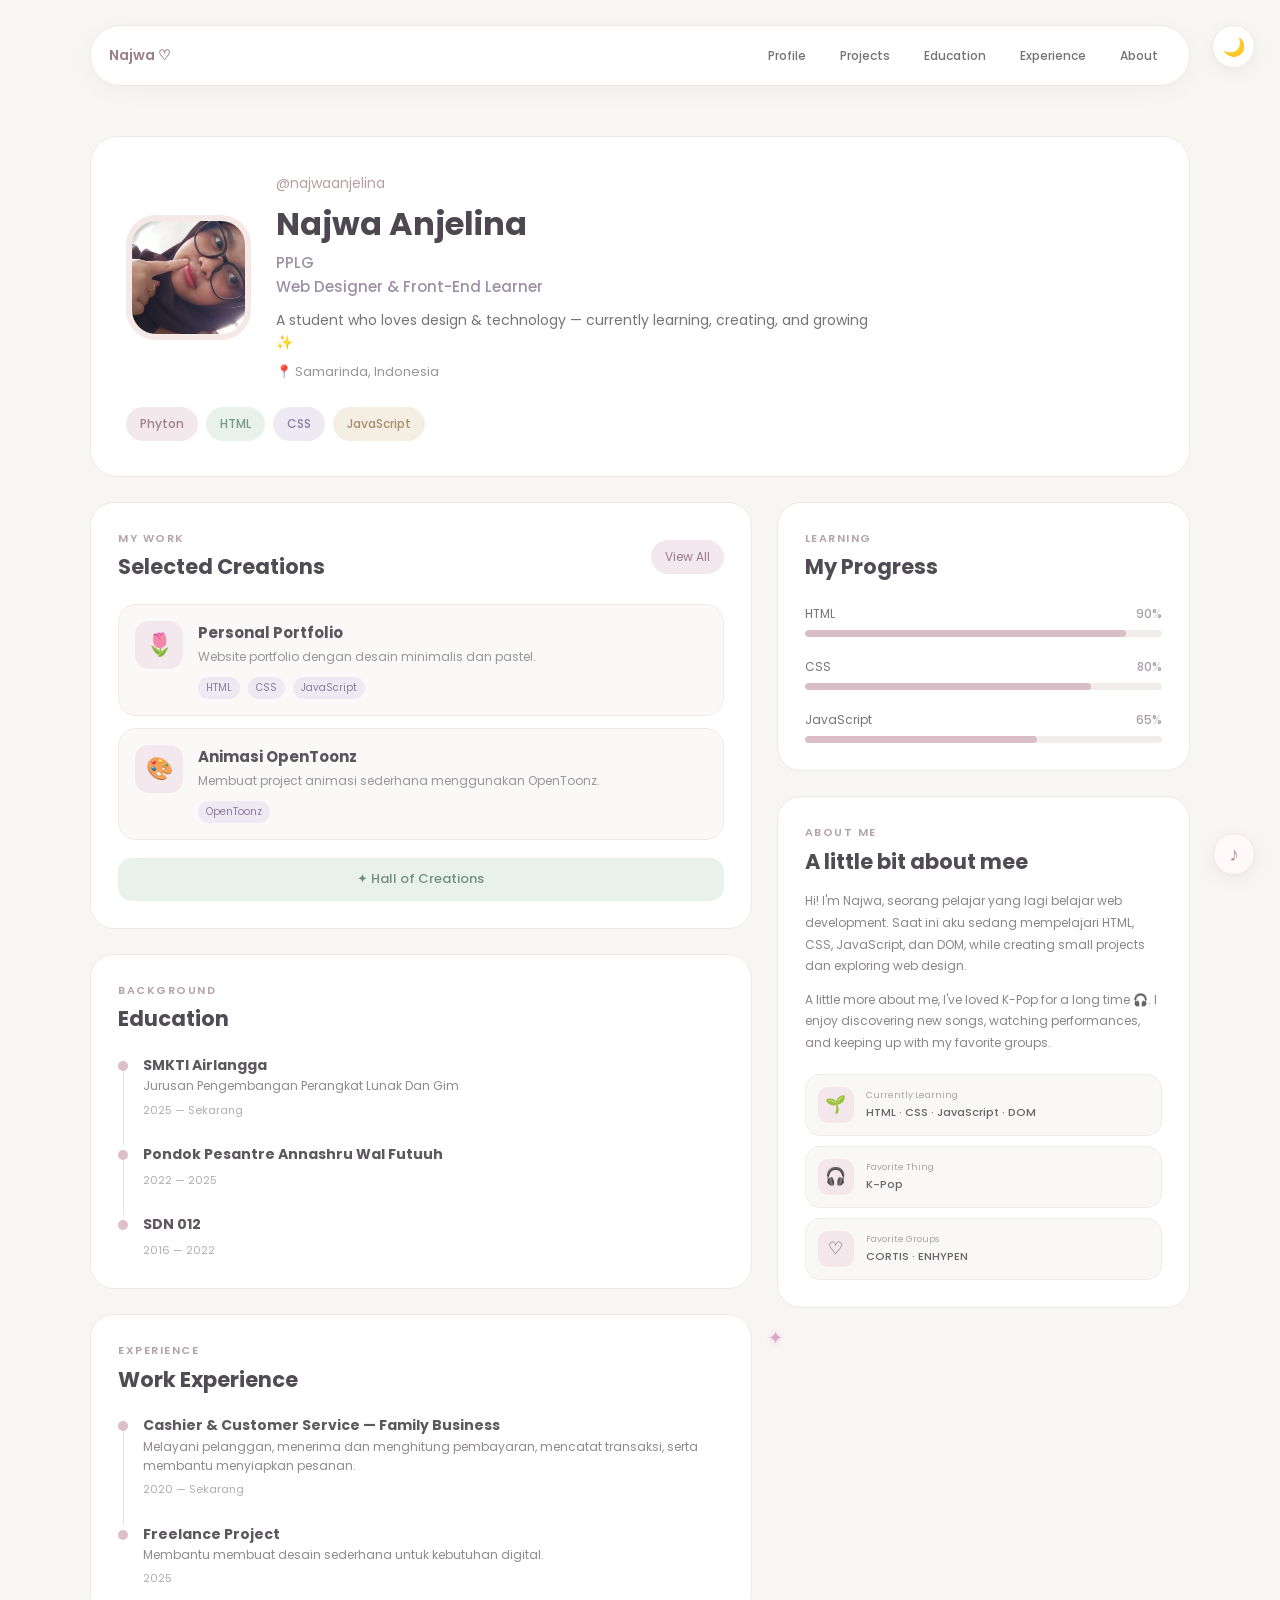
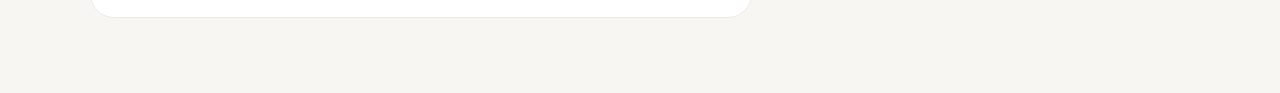
==== index.html @ a38a456b "Upload file portofolio pertama" ====
<!DOCTYPE html>
<html lang="id">
<head>
    <meta charset="UTF-8">
    <meta name="viewport" content="width=device-width, initial-scale=1.0">
    <title>Public Portfolio Profile</title>

    <link rel="stylesheet" href="stylee.css">

    <link rel="preconnect" href="https://fonts.googleapis.com">
    <link rel="preconnect" href="https://fonts.gstatic.com" crossorigin>
    <link href="https://fonts.googleapis.com/css2?family=Poppins:wght@400;500;600;700&display=swap" rel="stylesheet">
</head>

<body>

    <div id="flower-container"></div>

        <!-- NAVIGATION -->
    <nav class="navbar">
        <div class="nav-logo">Najwa ♡</div>

        <button class="menu-toggle" id="menuToggle">☰</button>

        <div class="nav-links" id="navLinks">
            <a href="#home">Profile</a>
            <a href="#projects">Projects</a>
            <a href="#education">Education</a>
            <a href="#experience">Experience</a>
            <a href="#about">About</a>
        </div>
    </nav>
        <main class="container">

            <!-- THEME BUTTON -->
        <button id="themeButton" class="theme-button">
            🌙
        </button>

        <!-- PROFILE -->
        <section class="profile-card" id="home">

            <div class="profile-top">
                <img 
                    src="fotoku.jpeg" 
                    class="profile-photo"
                >

                <div class="profile-info">
                    <p class="username">@najwaanjelina</p>
                    <h1>Najwa Anjelina</h1>
                    <p class="role"></p>
                    <p class="role">PPLG</p>
                    <p class="role">Web Designer & Front-End Learner</p>

                    <p class="bio">
                        A student who loves design & technology — currently learning, 
                        creating, and growing ✨
                    </p>

                    <p class="location">📍 Samarinda, Indonesia</p>
                </div>
            </div>

            <!-- SKILLS -->
            <div class="skills">
                <span>Phyton</span>
                <span>HTML</span>
                <span>CSS</span>
                <span>JavaScript</span>
            </div>

        </section>


        <!-- CONTENT GRID -->
        <div class="content-grid">

            <!-- LEFT -->
            <div>

                <!-- PROJECT -->
                <section class="section-card" id="projects">
                    <div class="section-title">
                        <div>
                            <p class="small-title">MY WORK</p>
                            <h2>Selected Creations</h2>
                        </div>

                        <button id="allProjectBtn">View All</button>
                    </div>

                    <div class="projects" id="projectContainer">

                        <article class="project">
                            <div class="project-icon">🌷</div>

                            <div>
                                <h3>Personal Portfolio</h3>
                                <p>
                                    Website portfolio dengan desain
                                    minimalis dan pastel.
                                </p>

                                <span class="project-tag">HTML</span>
                                <span class="project-tag">CSS</span>
                                <span class="project-tag">JavaScript</span>
                            </div>
                        </article>


                        <article class="project">
                            <div class="project-icon">🎨</div>

                            <div>
                                <h3>Animasi OpenToonz</h3>
                                <p>
                                    Membuat project animasi sederhana menggunakan OpenToonz.
                                </p>

                                <span class="project-tag">OpenToonz</span>
                            </div>
                        </article>


                        <article class="project hidden-project">
                            <div class="project-icon">☁️</div>

                            <div>
                                <h3>Infografis Etika Digital</h3>
                                <p>
                                    Membuat desain infografis tentang penggunaan gadget secara bijak.
                                </p>

                                <span class="project-tag">Canva</span>
                            </div>
                        </article>

                    </div>

                    <a href="#" class="creation-button">
                        ✦ Hall of Creations
                    </a>
                </section>


                <!-- EDUCATION -->
                <section class="section-card" id="education">
                    <p class="small-title">BACKGROUND</p>
                    <h2>Education</h2>

                    <div class="timeline">

                        <div class="timeline-item">
                            <div class="dot"></div>

                            <div>
                                <h3>SMKTI Airlangga</h3>
                                <p>Jurusan Pengembangan Perangkat Lunak Dan Gim</p>
                                <span>2025 — Sekarang</span>
                            </div>
                        </div>

                        <div class="timeline-item">
                            <div class="dot"></div>

                            <div>
                                <h3>Pondok Pesantre Annashru Wal Futuuh</h3>
                                <span>2022 — 2025</span>
                            </div>
                        </div>

                        <div class="timeline-item">
                            <div class="dot"></div>

                            <div>
                                <h3>SDN 012</h3>
                                <span>2016 — 2022</span>
                            </div>
                        </div>

                    </div>
                </section>


                <!-- WORK -->
                <section class="section-card" id="experience">
                    <p class="small-title">EXPERIENCE</p>
                    <h2>Work Experience</h2>

                    <div class="timeline">

                        <div class="timeline-item">
                            <div class="dot"></div>

                            <div>
                                <h3>Cashier & Customer Service — Family Business</h3>
                                <p>
                                    Melayani pelanggan, menerima dan menghitung pembayaran, mencatat transaksi, serta membantu menyiapkan pesanan.
                                </p>
                                <span>2020 — Sekarang</span>
                            </div>
                        </div>

                        <div class="timeline-item">
                            <div class="dot"></div>

                            <div>
                                <h3>Freelance Project</h3>
                                <p>
                                    Membantu membuat desain sederhana
                                    untuk kebutuhan digital.
                                </p>
                                <span>2025</span>
                            </div>
                        </div>

                    </div>
                </section>

            </div>


            <!-- RIGHT -->
            <aside>

                <!-- LEARNING -->
                <section class="section-card" id="learning">

                    <p class="small-title">LEARNING</p>
                    <h2>My Progress</h2>

                    <div class="progress-item">
                        <div class="progress-label">
                            <span>HTML</span>
                            <b>90%</b>
                        </div>

                        <div class="progress">
                            <div style="width:90%"></div>
                        </div>
                    </div>


                    <div class="progress-item">
                        <div class="progress-label">
                            <span>CSS</span>
                            <b>80%</b>
                        </div>

                        <div class="progress">
                            <div style="width:80%"></div>
                        </div>
                    </div>


                    <div class="progress-item">
                        <div class="progress-label">
                            <span>JavaScript</span>
                            <b>65%</b>
                        </div>

                        <div class="progress">
                            <div style="width:65%"></div>
                        </div>
                    </div>

                </section>


                <!-- ABOUT -->
                <section class="section-card about" id="about">

                    <p class="small-title">ABOUT ME</p>

                    <h2>A little bit about mee</h2>

                    <p class="about-text">
                        Hi! I'm Najwa, seorang pelajar yang lagi belajar web development. Saat ini aku sedang mempelajari HTML, CSS, JavaScript, dan DOM, while creating small projects dan exploring web design.
                    </p>

                    <p class="about-text">
                        A little more about me, I've loved K-Pop for a long time 🎧.
                        I enjoy discovering new songs, watching performances,
                        and keeping up with my favorite groups.
                    </p>


                    <!-- ABOUT MINI CARDS -->
                    <div class="about-cards">

                        <div class="about-box">
                            <span class="about-icon">🌱</span>

                            <div>
                                <small>Currently Learning</small>
                                <b>HTML · CSS · JavaScript · DOM</b>
                            </div>
                        </div>


                        <div class="about-box">
                            <span class="about-icon">🎧</span>

                            <div>
                                <small>Favorite Thing</small>
                                <b>K-Pop</b>
                            </div>
                        </div>


                        <div class="about-box">
                            <span class="about-icon">♡</span>

                            <div>
                                <small>Favorite Groups</small>
                                <b>CORTIS · ENHYPEN</b>
                            </div>
                        </div>

                    </div>

                </section>

        <!-- MUSIC BUTTON -->
    <button id="musicButton" class="music-button">
        ♪
    </button>

    <audio id="backgroundMusic" loop>
        <source src="music.mp3" type="audio/mpeg">
    </audio>

<script src="script.js"></script>

    <div class="cursor"></div>

    <script>
    const cursor = document.querySelector(".cursor");

    document.addEventListener("mousemove", (e) => {
    cursor.style.left = e.clientX + "px";
    cursor.style.top = e.clientY + "px";

    const sparkle = document.createElement("div");
    sparkle.className = "cursor-dot";
    sparkle.textContent = "✧";

    sparkle.style.left = e.clientX + "px";
    sparkle.style.top = e.clientY + "px";

    document.body.appendChild(sparkle);

    setTimeout(() => {
        sparkle.remove();
    }, 800);
    });

</script>
</body>
</html>
---- stylee.css ----
* {
    margin: 0;
    padding: 0;
    box-sizing: border-box;
}

body {
    font-family: "Poppins", sans-serif;
    background: #f8f6f3;
    color: #55505a;
    line-height: 1.6;
}

/* ================= NAVIGATION ================= */

.navbar {
    width: 90%;
    max-width: 1100px;
    margin: 25px auto 0;

    background: rgba(255, 255, 255, 0.95);
    border: 1px solid #eee9e5;
    border-radius: 50px;

    padding: 12px 18px;

    display: flex;
    align-items: center;
    justify-content: space-between;

    position: sticky;
    top: 15px;
    z-index: 1000;

    box-shadow: 0 5px 20px rgba(120, 100, 110, 0.06);
}

.nav-logo {
    color: #9d7f89;
    font-size: 14px;
    font-weight: 600;
}

.nav-links {
    display: flex;
    align-items: center;
    gap: 8px;
}

.nav-links a {
    text-decoration: none;
    color: #77717a;

    font-size: 12px;
    font-weight: 500;

    padding: 8px 13px;
    border-radius: 50px;

    transition: 0.2s;
}

.nav-links a:hover {
    background: #f3e8ed;
    color: #9a7c87;
}

.menu-toggle {
    display: none;

    border: none;
    background: #f3e8ed;
    color: #9a7c87;

    width: 35px;
    height: 35px;

    border-radius: 50%;

    cursor: pointer;
    font-size: 16px;
}

/* Smooth scroll */

html {
    scroll-behavior: smooth;
}

/* Jarak ketika navigasi menuju section */

#home,
#projects,
#education,
#experience,
#about {
    scroll-margin-top: 100px;
}

.container {
    width: 90%;
    max-width: 1100px;
    margin: 50px auto;
}


/* ================= PROFILE ================= */

.profile-card {
    background: #ffffff;
    border: 1px solid #eee9e5;
    border-radius: 28px;
    padding: 35px;
    margin-bottom: 25px;
}

.profile-top {
    display: flex;
    align-items: center;
    gap: 25px;
}

.profile-photo {
    width: 125px;
    height: 125px;
    border-radius: 30px;
    object-fit: cover;
    border: 6px solid #f5e9e8;
}

.username {
    color: #b89fa3;
    font-size: 14px;
    margin-bottom: 3px;
}

.profile-info h1 {
    font-size: 32px;
    color: #4d4850;
    margin-bottom: 2px;
}

.role {
    color: #9d8fa5;
    font-size: 15px;
    font-weight: 500;
}

.bio {
    max-width: 600px;
    font-size: 14px;
    margin-top: 10px;
    color: #77727a;
}

.location {
    margin-top: 8px;
    font-size: 13px;
    color: #99939a;
}


/* ================= SKILLS ================= */

.skills {
    display: flex;
    flex-wrap: wrap;
    gap: 8px;
    margin-top: 25px;
}

.skills span {
    background: #f3e9ed;
    color: #9d7f89;
    padding: 7px 14px;
    border-radius: 50px;
    font-size: 12px;
    font-weight: 500;
}

.skills span:nth-child(2) {
    background: #e9f1ed;
    color: #78978a;
}

.skills span:nth-child(3) {
    background: #eeeaf5;
    color: #8b7da4;
}

.skills span:nth-child(4) {
    background: #f5eee3;
    color: #a58f6d;
}


/* ================= GRID ================= */

.content-grid {
    display: grid;
    grid-template-columns: 1.6fr 1fr;
    gap: 25px;
}


/* ================= CARD ================= */

.section-card {
    background: #ffffff;
    border: 1px solid #eee9e5;
    border-radius: 24px;
    padding: 27px;
    margin-bottom: 25px;
}

.section-title {
    display: flex;
    justify-content: space-between;
    align-items: center;
    margin-bottom: 20px;
}

.small-title {
    color: #b5a2aa;
    font-size: 11px;
    font-weight: 600;
    letter-spacing: 1.5px;
    margin-bottom: 3px;
}

h2 {
    font-size: 21px;
    color: #514c54;
}

.section-title button {
    border: none;
    background: #f3e8ed;
    color: #9a7c87;
    padding: 8px 14px;
    border-radius: 50px;
    cursor: pointer;
    font-family: inherit;
    font-size: 12px;
}

.section-title button:hover {
    background: #eadce2;
}


/* ================= PROJECT ================= */

.projects {
    display: flex;
    flex-direction: column;
    gap: 12px;
}

.project {
    display: flex;
    gap: 15px;
    padding: 16px;
    background: #faf9f8;
    border-radius: 18px;
    border: 1px solid #f0ece9;
    transition: 0.2s;
}

.project:hover {
    transform: translateY(-2px);
    border-color: #e6d8dd;
}

.project-icon {
    width: 48px;
    height: 48px;
    min-width: 48px;
    display: flex;
    justify-content: center;
    align-items: center;
    background: #f3e8ed;
    border-radius: 14px;
    font-size: 22px;
}

.project h3 {
    color: #5b555d;
    font-size: 15px;
    margin-bottom: 2px;
}

.project p {
    color: #99939a;
    font-size: 12px;
    margin-bottom: 7px;
}

.project-tag {
    display: inline-block;
    background: #eeeaf4;
    color: #8c7c9d;
    padding: 3px 8px;
    border-radius: 20px;
    font-size: 10px;
    margin-right: 4px;
}

.creation-button {
    display: block;
    text-align: center;
    text-decoration: none;
    margin-top: 18px;
    padding: 11px;
    border-radius: 14px;
    background: #e9f1ed;
    color: #728e82;
    font-size: 13px;
    font-weight: 500;
}

.creation-button:hover {
    background: #dfeae5;
}

.hidden-project {
    display: none;
}


/* ================= TIMELINE ================= */

.timeline {
    margin-top: 18px;
}

.timeline-item {
    display: flex;
    gap: 15px;
    position: relative;
    padding-bottom: 22px;
}

.timeline-item:last-child {
    padding-bottom: 0;
}

.timeline-item:not(:last-child)::before {
    content: "";
    position: absolute;
    width: 1px;
    height: calc(100% - 8px);
    background: #e9e2df;
    left: 5px;
    top: 10px;
}

.dot {
    width: 10px;
    height: 10px;
    background: #dcbfc9;
    border-radius: 50%;
    margin-top: 7px;
    position: relative;
    z-index: 2;
    min-width: 10px;
}

.timeline-item h3 {
    color: #5d575e;
    font-size: 14px;
}

.timeline-item p {
    color: #8f898f;
    font-size: 12px;
}

.timeline-item span {
    color: #b3abb1;
    font-size: 11px;
}


/* ================= PROGRESS ================= */

.progress-item {
    margin-top: 20px;
}

.progress-label {
    display: flex;
    justify-content: space-between;
    font-size: 12px;
    margin-bottom: 7px;
}

.progress-label span {
    color: #77717a;
}

.progress-label b {
    color: #aaa0a7;
    font-weight: 500;
}

.progress {
    height: 7px;
    background: #f0edeb;
    border-radius: 20px;
    overflow: hidden;
}

.progress div {
    height: 100%;
    background: #d9bec8;
    border-radius: 20px;
}


/* ================= ABOUT ================= */

.about > p:not(.small-title) {
    margin-top: 12px;
    font-size: 12px;
    color: #8b858b;
}

.about-info {
    display: flex;
    flex-direction: column;
    gap: 12px;
    margin-top: 20px;
}

.about-info div {
    padding: 11px 13px;
    background: #faf8f6;
    border-radius: 12px;
}

.about-info span {
    display: block;
    color: #aaa2a8;
    font-size: 10px;
}

.about-info b {
    color: #69636a;
    font-size: 12px;
    font-weight: 500;
}


/* ================= FOOTER ================= */

footer {
    text-align: center;
    color: #aaa3a9;
    font-size: 11px;
    padding: 10px;
}


/* ================= MOBILE ================= */

@media (max-width: 750px) {

    .container {
        width: 92%;
        margin: 25px auto;
    }

    .profile-card {
        padding: 23px;
        border-radius: 22px;
    }

    .profile-top {
        align-items: flex-start;
    }

    .profile-photo {
        width: 85px;
        height: 85px;
        border-radius: 22px;
    }

    .profile-info h1 {
        font-size: 23px;
    }

    .role {
        font-size: 12px;
    }

    .bio {
        font-size: 12px;
    }

    .content-grid {
        grid-template-columns: 1fr;
        gap: 0;
    }

    .section-card {
        padding: 22px;
        border-radius: 20px;
    }
}


@media (max-width: 480px) {

    .profile-top {
        flex-direction: column;
    }

    .profile-photo {
        width: 95px;
        height: 95px;
    }

    .profile-info h1 {
        font-size: 25px;
    }

    .section-title {
        align-items: flex-end;
    }

    .section-title button {
        font-size: 10px;
        padding: 7px 11px;
    }

    .project {
        padding: 13px;
    }
}

/* =========================
   THEME BUTTON
========================= */

.theme-button {
    position: fixed;

    top: 25px;
    right: 25px;

    width: 43px;
    height: 43px;

    border: 1px solid #eee6e2;

    border-radius: 50%;

    background: #ffffff;

    cursor: pointer;

    font-size: 18px;

    display: flex;
    justify-content: center;
    align-items: center;

    box-shadow: 0 5px 15px rgba(150, 130, 135, 0.10);

    transition: 0.25s;

    z-index: 100;
}

.theme-button:hover {
    transform: translateY(-2px) rotate(8deg);
}


/* =========================
   DARK MODE
========================= */

body.dark-mode {
    background: #29272b;
    color: #ddd7dc;
}


/* Background */

body.dark-mode .profile-card,
body.dark-mode .section-card {
    background: #353238;

    border-color: #464148;
}


/* Text */

body.dark-mode .profile-info h1,
body.dark-mode h2 {
    color: #f0e9ed;
}

body.dark-mode .bio,
body.dark-mode .timeline-item p,
body.dark-mode .about > p:not(.small-title) {
    color: #bdb5bc;
}

body.dark-mode .username,
body.dark-mode .small-title {
    color: #c3a7b1;
}

body.dark-mode .role {
    color: #b8a7c1;
}

body.dark-mode .location {
    color: #aaa2aa;
}


/* Skills */

body.dark-mode .skills span {
    background: #493e45;
    color: #d6b9c4;
}

body.dark-mode .skills span:nth-child(2) {
    background: #3d4943;
    color: #b9d0c4;
}

body.dark-mode .skills span:nth-child(3) {
    background: #443f4d;
    color: #c4b7d6;
}

body.dark-mode .skills span:nth-child(4) {
    background: #4b4439;
    color: #d4c19d;
}


/* Projects */

body.dark-mode .project {
    background: #302e33;
    border-color: #464148;
}

body.dark-mode .project h3 {
    color: #e5dfe3;
}

body.dark-mode .project p {
    color: #aaa2aa;
}

body.dark-mode .project-icon {
    background: #463b42;
}


/* Project tags */

body.dark-mode .project-tag {
    background: #443e4b;
    color: #c7b9d5;
}


/* View All */

body.dark-mode .section-title button {
    background: #493e45;
    color: #d4b8c1;
}


/* Hall of Creations */

body.dark-mode .creation-button {
    background: #3d4943;
    color: #bcd1c5;
}


/* Timeline */

body.dark-mode .timeline-item:not(:last-child)::before {
    background: #514b51;
}

body.dark-mode .dot {
    background: #c6a4af;
}


/* Progress */

body.dark-mode .progress {
    background: #4a464b;
}

body.dark-mode .progress div {
    background: #c7a5b0;
}

body.dark-mode .progress-label span {
    color: #c5bdc3;
}

body.dark-mode .progress-label b {
    color: #aaa2aa;
}


/* About */

body.dark-mode .about-info div {
    background: #302e33;
}

body.dark-mode .about-info span {
    color: #aaa2aa;
}

body.dark-mode .about-info b {
    color: #ddd6db;
}


/* Footer */

body.dark-mode footer {
    color: #969096;
}


/* Theme Button */

body.dark-mode .theme-button {
    background: #3b383e;
    border-color: #514c52;
}

/* =========================
   NEW ABOUT ME
========================= */

.about-text {
    margin-top: 13px;

    font-size: 12px;

    line-height: 1.8;

    color: #8b858b;
}


/* ABOUT CARDS */

.about-cards {
    display: flex;
    flex-direction: column;

    gap: 10px;

    margin-top: 20px;
}


.about-box {
    display: flex;

    align-items: center;

    gap: 12px;

    padding: 12px;

    background: #faf8f6;

    border: 1px solid #f0ece9;

    border-radius: 15px;

    transition: 0.2s;
}


.about-box:hover {
    transform: translateX(3px);

    border-color: #e5d5da;
}


.about-icon {
    width: 36px;
    height: 36px;

    min-width: 36px;

    display: flex;
    justify-content: center;
    align-items: center;

    background: #f3e7eb;

    border-radius: 11px;

    font-size: 17px;
}


.about-box small {
    display: block;

    color: #aaa2a8;

    font-size: 9px;

    margin-bottom: 2px;
}


.about-box b {
    display: block;

    color: #69636a;

    font-size: 11px;

    font-weight: 500;
}


/* =========================
   DARK MODE ABOUT
========================= */

body.dark-mode .about-text {
    color: #bdb5bc;
}


body.dark-mode .about-box {
    background: #302e33;

    border-color: #464148;
}


body.dark-mode .about-box:hover {
    border-color: #5a4e55;
}


body.dark-mode .about-icon {
    background: #463b42;
}


body.dark-mode .about-box small {
    color: #aaa2aa;
}


body.dark-mode .about-box b {
    color: #ddd6db;
}

/* =========================
   MUSIC BUTTON
========================= */

.music-button {
    position: fixed;

    bottom: 25px;
    right: 25px;

    width: 42px;
    height: 42px;

    border: 1px solid #eee3e5;

    border-radius: 50%;

    background: #fffaf9;

    color: #b895a0;

    font-size: 20px;

    cursor: pointer;

    display: flex;
    justify-content: center;
    align-items: center;

    box-shadow: 0 5px 15px rgba(150, 130, 135, 0.12);

    transition: 0.25s;

    z-index: 100;
}

.music-button:hover {
    transform: translateY(-3px) rotate(8deg);

    background: #f6e8eb;
}


/* Saat musik menyala */

.music-button.playing {
    background: #ead4da;

    color: #8e6d78;

    animation: musicFloat 1.5s ease-in-out infinite;
}


@keyframes musicFloat {

    0%,
    100% {
        transform: translateY(0);
    }

    50% {
        transform: translateY(-3px);
    }
}


/* DARK MODE */

body.dark-mode .music-button {
    background: #3b383e;

    border-color: #514c52;

    color: #c9aeb8;
}

body.dark-mode .music-button.playing {
    background: #51414a;

    color: #dfc0ca;
}

/* =========================
   FALLING FLOWERS
========================= */

#flower-container {
    position: fixed;
    inset: 0;

    pointer-events: none;

    overflow: hidden;

    z-index: 0;
}

.flower {
    position: absolute;

    top: -30px;

    color: #d9b8c2;

    font-size: 16px;

    opacity: 0.6;

    animation-name: fallingFlower;
    animation-timing-function: linear;
    animation-fill-mode: forwards;
}

@keyframes fallingFlower {

    0% {
        transform:
            translateY(-30px)
            rotate(0deg);
    }

    50% {
        transform:
            translateY(50vh)
            translateX(30px)
            rotate(180deg);
    }

    100% {
        transform:
            translateY(110vh)
            translateX(-30px)
            rotate(360deg);
    }
}


/* Biar portfolio tetap berada di atas bunga */

.container {
    position: relative;
    z-index: 1;
}

/* ✦ Custom Aesthetic Cursor */
body {
  cursor: none;
}

.cursor {
  position: fixed;
  width: 18px;
  height: 18px;
  pointer-events: none;
  z-index: 9999;
  transform: translate(-50%, -50%);
  font-size: 18px;
  color: #d9a7c7;
  transition: transform 0.08s ease;
}

.cursor::before {
  content: "✦";
  text-shadow:
    0 0 5px rgba(217, 167, 199, 0.5),
    0 0 10px rgba(255, 220, 240, 0.5);
}

.cursor-dot {
  position: fixed;
  pointer-events: none;
  font-size: 10px;
  color: #e8bfd7;
  z-index: 9998;
  animation: sparkle 0.8s ease-out forwards;
}

@keyframes sparkle {
  0% {
    opacity: 1;
    transform: scale(1) translateY(0);
  }

  100% {
    opacity: 0;
    transform: scale(0.3) translateY(-15px);
  }
}
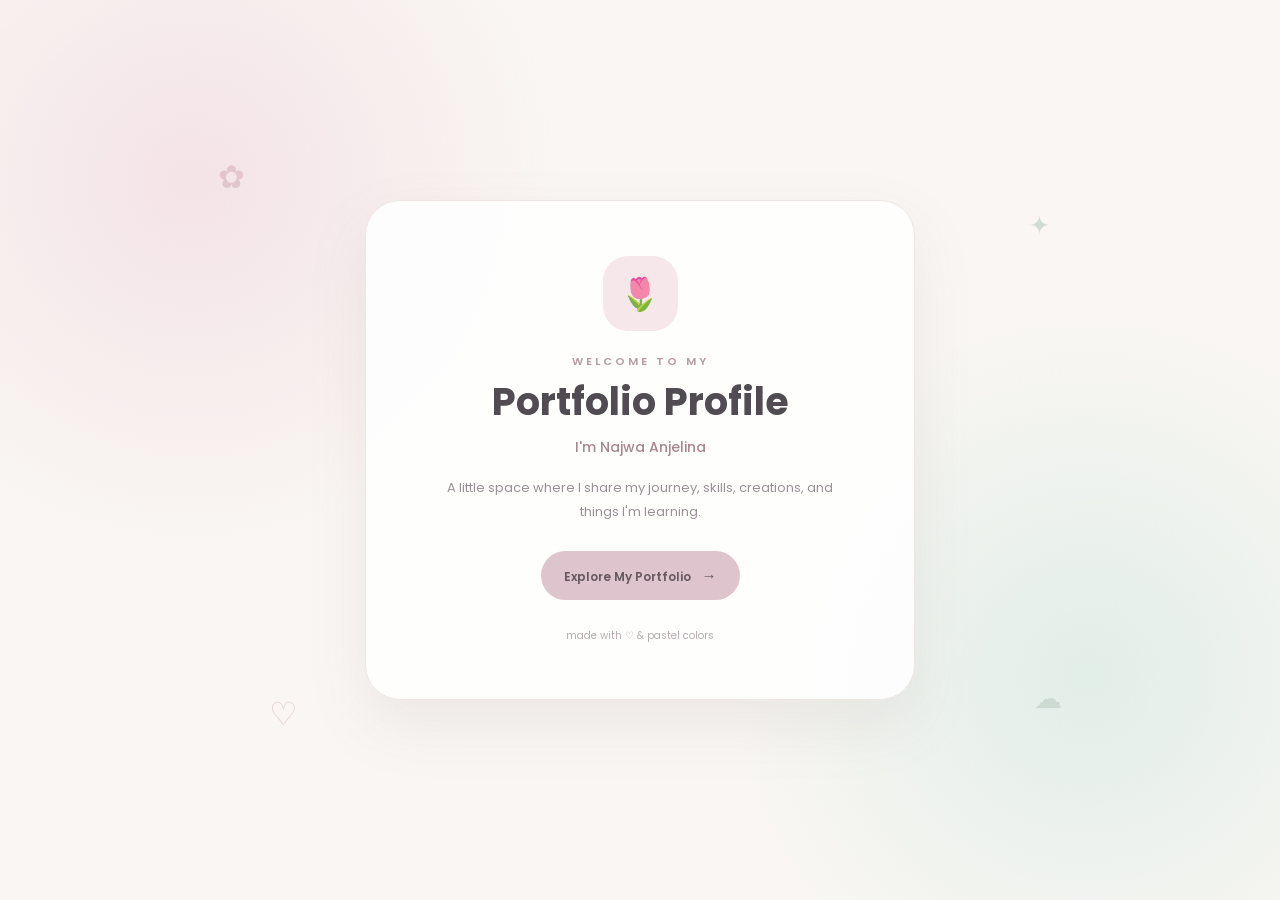
==== commit 1523ba3e: "Rename welcome.html to index.html" ====
--- a/index.html
+++ b/index.html
@@ -3,359 +3,90 @@
 <head>
     <meta charset="UTF-8">
     <meta name="viewport" content="width=device-width, initial-scale=1.0">
-    <title>Public Portfolio Profile</title>
 
-    <link rel="stylesheet" href="stylee.css">
+    <title>Welcome | Najwa's Portfolio</title>
+
+    <link rel="stylesheet" href="welcome.css">
 
     <link rel="preconnect" href="https://fonts.googleapis.com">
     <link rel="preconnect" href="https://fonts.gstatic.com" crossorigin>
-    <link href="https://fonts.googleapis.com/css2?family=Poppins:wght@400;500;600;700&display=swap" rel="stylesheet">
+
+    <link
+        href="https://fonts.googleapis.com/css2?family=Poppins:wght@400;500;600;700&display=swap"
+        rel="stylesheet"
+    >
 </head>
 
 <body>
 
-    <div id="flower-container"></div>
+    <main class="welcome-page">
 
-        <!-- NAVIGATION -->
-    <nav class="navbar">
-        <div class="nav-logo">Najwa ♡</div>
+        <!-- Dekorasi -->
+        <div class="decor decor-one">✿</div>
+        <div class="decor decor-two">✦</div>
+        <div class="decor decor-three">♡</div>
+        <div class="decor decor-four">☁</div>
 
-        <button class="menu-toggle" id="menuToggle">☰</button>
 
-        <div class="nav-links" id="navLinks">
-            <a href="#home">Profile</a>
-            <a href="#projects">Projects</a>
-            <a href="#education">Education</a>
-            <a href="#experience">Experience</a>
-            <a href="#about">About</a>
-        </div>
-    </nav>
-        <main class="container">
+        <!-- Welcome Card -->
+        <section class="welcome-card">
 
-            <!-- THEME BUTTON -->
-        <button id="themeButton" class="theme-button">
-            🌙
-        </button>
-
-        <!-- PROFILE -->
-        <section class="profile-card" id="home">
-
-            <div class="profile-top">
-                <img 
-                    src="fotoku.jpeg" 
-                    class="profile-photo"
-                >
-
-                <div class="profile-info">
-                    <p class="username">@najwaanjelina</p>
-                    <h1>Najwa Anjelina</h1>
-                    <p class="role"></p>
-                    <p class="role">PPLG</p>
-                    <p class="role">Web Designer & Front-End Learner</p>
-
-                    <p class="bio">
-                        A student who loves design & technology — currently learning, 
-                        creating, and growing ✨
-                    </p>
-
-                    <p class="location">📍 Samarinda, Indonesia</p>
-                </div>
+            <div class="flower-icon">
+                🌷
             </div>
 
-            <!-- SKILLS -->
-            <div class="skills">
-                <span>Phyton</span>
-                <span>HTML</span>
-                <span>CSS</span>
-                <span>JavaScript</span>
-            </div>
+            <p class="mini-title">
+                WELCOME TO MY
+            </p>
+
+            <h1>
+                Portfolio Profile
+            </h1>
+
+            <p class="name">
+                I'm Najwa Anjelina 
+            </p>
+
+            <p class="description">
+                A little space where I share my journey,
+                skills, creations, and things I'm learning.
+            </p>
+
+            <button id="exploreButton">
+                Explore My Portfolio
+                <span>→</span>
+            </button>
+
+            <p class="bottom-text">
+                made with ♡ & pastel colors
+            </p>
 
         </section>
 
+    </main>
 
-        <!-- CONTENT GRID -->
-        <div class="content-grid">
+    <!-- LOADING SAAT MASUK PORTFOLIO -->
+    <div class="loading-screen" id="loadingScreen">
 
-            <!-- LEFT -->
-            <div>
+        <div class="loading-content">
 
-                <!-- PROJECT -->
-                <section class="section-card" id="projects">
-                    <div class="section-title">
-                        <div>
-                            <p class="small-title">MY WORK</p>
-                            <h2>Selected Creations</h2>
-                        </div>
-
-                        <button id="allProjectBtn">View All</button>
-                    </div>
-
-                    <div class="projects" id="projectContainer">
-
-                        <article class="project">
-                            <div class="project-icon">🌷</div>
-
-                            <div>
-                                <h3>Personal Portfolio</h3>
-                                <p>
-                                    Website portfolio dengan desain
-                                    minimalis dan pastel.
-                                </p>
-
-                                <span class="project-tag">HTML</span>
-                                <span class="project-tag">CSS</span>
-                                <span class="project-tag">JavaScript</span>
-                            </div>
-                        </article>
-
-
-                        <article class="project">
-                            <div class="project-icon">🎨</div>
-
-                            <div>
-                                <h3>Animasi OpenToonz</h3>
-                                <p>
-                                    Membuat project animasi sederhana menggunakan OpenToonz.
-                                </p>
-
-                                <span class="project-tag">OpenToonz</span>
-                            </div>
-                        </article>
-
-
-                        <article class="project hidden-project">
-                            <div class="project-icon">☁️</div>
-
-                            <div>
-                                <h3>Infografis Etika Digital</h3>
-                                <p>
-                                    Membuat desain infografis tentang penggunaan gadget secara bijak.
-                                </p>
-
-                                <span class="project-tag">Canva</span>
-                            </div>
-                        </article>
-
-                    </div>
-
-                    <a href="#" class="creation-button">
-                        ✦ Hall of Creations
-                    </a>
-                </section>
-
-
-                <!-- EDUCATION -->
-                <section class="section-card" id="education">
-                    <p class="small-title">BACKGROUND</p>
-                    <h2>Education</h2>
-
-                    <div class="timeline">
-
-                        <div class="timeline-item">
-                            <div class="dot"></div>
-
-                            <div>
-                                <h3>SMKTI Airlangga</h3>
-                                <p>Jurusan Pengembangan Perangkat Lunak Dan Gim</p>
-                                <span>2025 — Sekarang</span>
-                            </div>
-                        </div>
-
-                        <div class="timeline-item">
-                            <div class="dot"></div>
-
-                            <div>
-                                <h3>Pondok Pesantre Annashru Wal Futuuh</h3>
-                                <span>2022 — 2025</span>
-                            </div>
-                        </div>
-
-                        <div class="timeline-item">
-                            <div class="dot"></div>
-
-                            <div>
-                                <h3>SDN 012</h3>
-                                <span>2016 — 2022</span>
-                            </div>
-                        </div>
-
-                    </div>
-                </section>
-
-
-                <!-- WORK -->
-                <section class="section-card" id="experience">
-                    <p class="small-title">EXPERIENCE</p>
-                    <h2>Work Experience</h2>
-
-                    <div class="timeline">
-
-                        <div class="timeline-item">
-                            <div class="dot"></div>
-
-                            <div>
-                                <h3>Cashier & Customer Service — Family Business</h3>
-                                <p>
-                                    Melayani pelanggan, menerima dan menghitung pembayaran, mencatat transaksi, serta membantu menyiapkan pesanan.
-                                </p>
-                                <span>2020 — Sekarang</span>
-                            </div>
-                        </div>
-
-                        <div class="timeline-item">
-                            <div class="dot"></div>
-
-                            <div>
-                                <h3>Freelance Project</h3>
-                                <p>
-                                    Membantu membuat desain sederhana
-                                    untuk kebutuhan digital.
-                                </p>
-                                <span>2025</span>
-                            </div>
-                        </div>
-
-                    </div>
-                </section>
-
+            <div class="loading-flower">
+                ✿
             </div>
 
+            <h2>Just a moment . . .</h2>
 
-            <!-- RIGHT -->
-            <aside>
+            <p>Preparing your little space :D</p>
 
-                <!-- LEARNING -->
-                <section class="section-card" id="learning">
+            <div class="loading-bar">
+                <div id="loadingProgress"></div>
+            </div>
 
-                    <p class="small-title">LEARNING</p>
-                    <h2>My Progress</h2>
+        </div>
 
-                    <div class="progress-item">
-                        <div class="progress-label">
-                            <span>HTML</span>
-                            <b>90%</b>
-                        </div>
+    </div>
 
-                        <div class="progress">
-                            <div style="width:90%"></div>
-                        </div>
-                    </div>
+<script src="welcome.js"></script>
 
-
-                    <div class="progress-item">
-                        <div class="progress-label">
-                            <span>CSS</span>
-                            <b>80%</b>
-                        </div>
-
-                        <div class="progress">
-                            <div style="width:80%"></div>
-                        </div>
-                    </div>
-
-
-                    <div class="progress-item">
-                        <div class="progress-label">
-                            <span>JavaScript</span>
-                            <b>65%</b>
-                        </div>
-
-                        <div class="progress">
-                            <div style="width:65%"></div>
-                        </div>
-                    </div>
-
-                </section>
-
-
-                <!-- ABOUT -->
-                <section class="section-card about" id="about">
-
-                    <p class="small-title">ABOUT ME</p>
-
-                    <h2>A little bit about mee</h2>
-
-                    <p class="about-text">
-                        Hi! I'm Najwa, seorang pelajar yang lagi belajar web development. Saat ini aku sedang mempelajari HTML, CSS, JavaScript, dan DOM, while creating small projects dan exploring web design.
-                    </p>
-
-                    <p class="about-text">
-                        A little more about me, I've loved K-Pop for a long time 🎧.
-                        I enjoy discovering new songs, watching performances,
-                        and keeping up with my favorite groups.
-                    </p>
-
-
-                    <!-- ABOUT MINI CARDS -->
-                    <div class="about-cards">
-
-                        <div class="about-box">
-                            <span class="about-icon">🌱</span>
-
-                            <div>
-                                <small>Currently Learning</small>
-                                <b>HTML · CSS · JavaScript · DOM</b>
-                            </div>
-                        </div>
-
-
-                        <div class="about-box">
-                            <span class="about-icon">🎧</span>
-
-                            <div>
-                                <small>Favorite Thing</small>
-                                <b>K-Pop</b>
-                            </div>
-                        </div>
-
-
-                        <div class="about-box">
-                            <span class="about-icon">♡</span>
-
-                            <div>
-                                <small>Favorite Groups</small>
-                                <b>CORTIS · ENHYPEN</b>
-                            </div>
-                        </div>
-
-                    </div>
-
-                </section>
-
-        <!-- MUSIC BUTTON -->
-    <button id="musicButton" class="music-button">
-        ♪
-    </button>
-
-    <audio id="backgroundMusic" loop>
-        <source src="music.mp3" type="audio/mpeg">
-    </audio>
-
-<script src="script.js"></script>
-
-    <div class="cursor"></div>
-
-    <script>
-    const cursor = document.querySelector(".cursor");
-
-    document.addEventListener("mousemove", (e) => {
-    cursor.style.left = e.clientX + "px";
-    cursor.style.top = e.clientY + "px";
-
-    const sparkle = document.createElement("div");
-    sparkle.className = "cursor-dot";
-    sparkle.textContent = "✧";
-
-    sparkle.style.left = e.clientX + "px";
-    sparkle.style.top = e.clientY + "px";
-
-    document.body.appendChild(sparkle);
-
-    setTimeout(() => {
-        sparkle.remove();
-    }, 800);
-    });
-
-</script>
 </body>
-</html>+</html>
--- a/welcome.css
+++ b/welcome.css
@@ -0,0 +1,463 @@
+* {
+    margin: 0;
+    padding: 0;
+    box-sizing: border-box;
+}
+
+body {
+    font-family: "Poppins", sans-serif;
+    color: #5c555c;
+}
+
+
+/* =========================
+   WELCOME PAGE
+========================= */
+
+.welcome-page {
+    min-height: 100vh;
+
+    display: flex;
+    justify-content: center;
+    align-items: center;
+
+    position: relative;
+    overflow: hidden;
+
+    padding: 20px;
+
+    background:
+        radial-gradient(
+            circle at 15% 20%,
+            #f4e3e7 0,
+            transparent 28%
+        ),
+        radial-gradient(
+            circle at 85% 75%,
+            #e2eee8 0,
+            transparent 28%
+        ),
+        #f9f6f3;
+
+    transition: opacity 0.7s ease;
+}
+
+
+/* =========================
+   CARD
+========================= */
+
+.welcome-card {
+    width: 100%;
+    max-width: 550px;
+
+    text-align: center;
+
+    background: rgba(255, 255, 255, 0.88);
+
+    border: 1px solid #eee7e4;
+
+    border-radius: 35px;
+
+    padding: 55px 45px;
+
+    box-shadow:
+        0 25px 60px rgba(150, 130, 135, 0.12);
+
+    position: relative;
+
+    z-index: 2;
+
+    animation: cardAppear 1s ease;
+}
+
+
+/* =========================
+   FLOWER
+========================= */
+
+.flower-icon {
+    width: 75px;
+    height: 75px;
+
+    display: flex;
+    justify-content: center;
+    align-items: center;
+
+    margin: 0 auto 22px;
+
+    background: #f5e7ea;
+
+    border-radius: 25px;
+
+    font-size: 32px;
+
+    animation: floating 3s ease-in-out infinite;
+}
+
+
+/* =========================
+   TEXT
+========================= */
+
+.mini-title {
+    font-size: 11px;
+
+    letter-spacing: 3px;
+
+    color: #b49ca5;
+
+    font-weight: 600;
+}
+
+h1 {
+    font-size: 38px;
+
+    color: #514b52;
+
+    margin-top: 3px;
+}
+
+.name {
+    color: #a98792;
+
+    font-size: 14px;
+
+    font-weight: 500;
+
+    margin-top: 7px;
+}
+
+.description {
+    max-width: 390px;
+
+    margin: 18px auto 28px;
+
+    color: #999198;
+
+    font-size: 13px;
+
+    line-height: 1.8;
+}
+
+
+/* =========================
+   BUTTON
+========================= */
+
+#exploreButton {
+    border: none;
+
+    padding: 13px 23px;
+
+    border-radius: 50px;
+
+    background: #dec4cd;
+
+    color: #675860;
+
+    font-family: "Poppins", sans-serif;
+
+    font-size: 12px;
+
+    font-weight: 600;
+
+    cursor: pointer;
+
+    transition: all 0.25s ease;
+}
+
+#exploreButton span {
+    margin-left: 8px;
+
+    font-size: 15px;
+}
+
+#exploreButton:hover {
+    transform: translateY(-3px);
+
+    background: #d6bac4;
+
+    box-shadow:
+        0 10px 22px rgba(180, 145, 155, 0.2);
+}
+
+#exploreButton:active {
+    transform: translateY(0);
+}
+
+
+/* =========================
+   BOTTOM TEXT
+========================= */
+
+.bottom-text {
+    margin-top: 28px;
+
+    color: #b5adb2;
+
+    font-size: 10px;
+}
+
+
+/* =========================
+   DECORATION
+========================= */
+
+.decor {
+    position: absolute;
+
+    z-index: 1;
+
+    user-select: none;
+
+    opacity: 0.55;
+}
+
+.decor-one {
+    top: 17%;
+    left: 17%;
+
+    color: #d5adb8;
+
+    font-size: 32px;
+
+    animation: floating 4s ease-in-out infinite;
+}
+
+.decor-two {
+    top: 23%;
+    right: 18%;
+
+    color: #b7cabc;
+
+    font-size: 25px;
+}
+
+.decor-three {
+    bottom: 18%;
+    left: 21%;
+
+    color: #d8b8c2;
+
+    font-size: 32px;
+
+    animation: floating 3.5s ease-in-out infinite;
+}
+
+.decor-four {
+    bottom: 20%;
+    right: 17%;
+
+    color: #b8c9c0;
+
+    font-size: 28px;
+
+    animation: floating 4.5s ease-in-out infinite;
+}
+
+
+/* =========================
+   ANIMATION
+========================= */
+
+@keyframes cardAppear {
+
+    from {
+        opacity: 0;
+        transform: translateY(20px);
+    }
+
+    to {
+        opacity: 1;
+        transform: translateY(0);
+    }
+}
+
+
+@keyframes floating {
+
+    0%,
+    100% {
+        transform: translateY(0);
+    }
+
+    50% {
+        transform: translateY(-7px);
+    }
+}
+
+
+/* =========================
+   EXIT ANIMATION
+========================= */
+
+.welcome-page.exit {
+    opacity: 0;
+
+    pointer-events: none;
+}
+
+
+/* =========================
+   MOBILE
+========================= */
+
+@media (max-width: 600px) {
+
+    .welcome-card {
+        padding: 42px 25px;
+
+        border-radius: 28px;
+    }
+
+    .flower-icon {
+        width: 65px;
+        height: 65px;
+
+        font-size: 28px;
+    }
+
+    h1 {
+        font-size: 30px;
+    }
+
+    .name {
+        font-size: 13px;
+    }
+
+    .description {
+        font-size: 12px;
+    }
+
+    .decor-one {
+        left: 7%;
+    }
+
+    .decor-two {
+        right: 7%;
+    }
+
+    .decor-three {
+        left: 8%;
+    }
+
+    .decor-four {
+        right: 7%;
+    }
+}
+
+/* =========================
+   LOADING SCREEN
+========================= */
+
+.loading-screen {
+    position: fixed;
+
+    inset: 0;
+
+    z-index: 9999;
+
+    display: flex;
+    justify-content: center;
+    align-items: center;
+
+    background: #f9f6f3;
+
+    opacity: 0;
+    visibility: hidden;
+
+    transition: opacity 0.5s ease;
+}
+
+.loading-screen.show {
+    opacity: 1;
+    visibility: visible;
+}
+
+.loading-content {
+    text-align: center;
+}
+
+.loading-flower {
+    width: 65px;
+    height: 65px;
+
+    margin: 0 auto 18px;
+
+    display: flex;
+    justify-content: center;
+    align-items: center;
+
+    background: #f5e7ea;
+
+    border-radius: 22px;
+
+    color: #c69eaa;
+
+    font-size: 28px;
+
+    animation: loadingSpin 1.5s ease-in-out infinite;
+}
+
+.loading-content h2 {
+    font-size: 18px;
+
+    color: #5c555c;
+
+    font-weight: 600;
+}
+
+.loading-content p {
+    margin-top: 5px;
+
+    color: #aaa1a7;
+
+    font-size: 11px;
+}
+
+
+/* Loading bar */
+
+.loading-bar {
+    width: 180px;
+    height: 6px;
+
+    margin: 20px auto 0;
+
+    background: #eee7e5;
+
+    border-radius: 20px;
+
+    overflow: hidden;
+}
+
+#loadingProgress {
+    width: 0%;
+    height: 100%;
+
+    background: #dcbfc8;
+
+    border-radius: 20px;
+
+    transition: width 0.1s linear;
+}
+
+
+/* Loading animation */
+
+@keyframes loadingSpin {
+
+    0% {
+        transform: rotate(0deg);
+    }
+
+    50% {
+        transform: rotate(12deg) scale(1.05);
+    }
+
+    100% {
+        transform: rotate(0deg);
+    }
+}
+
